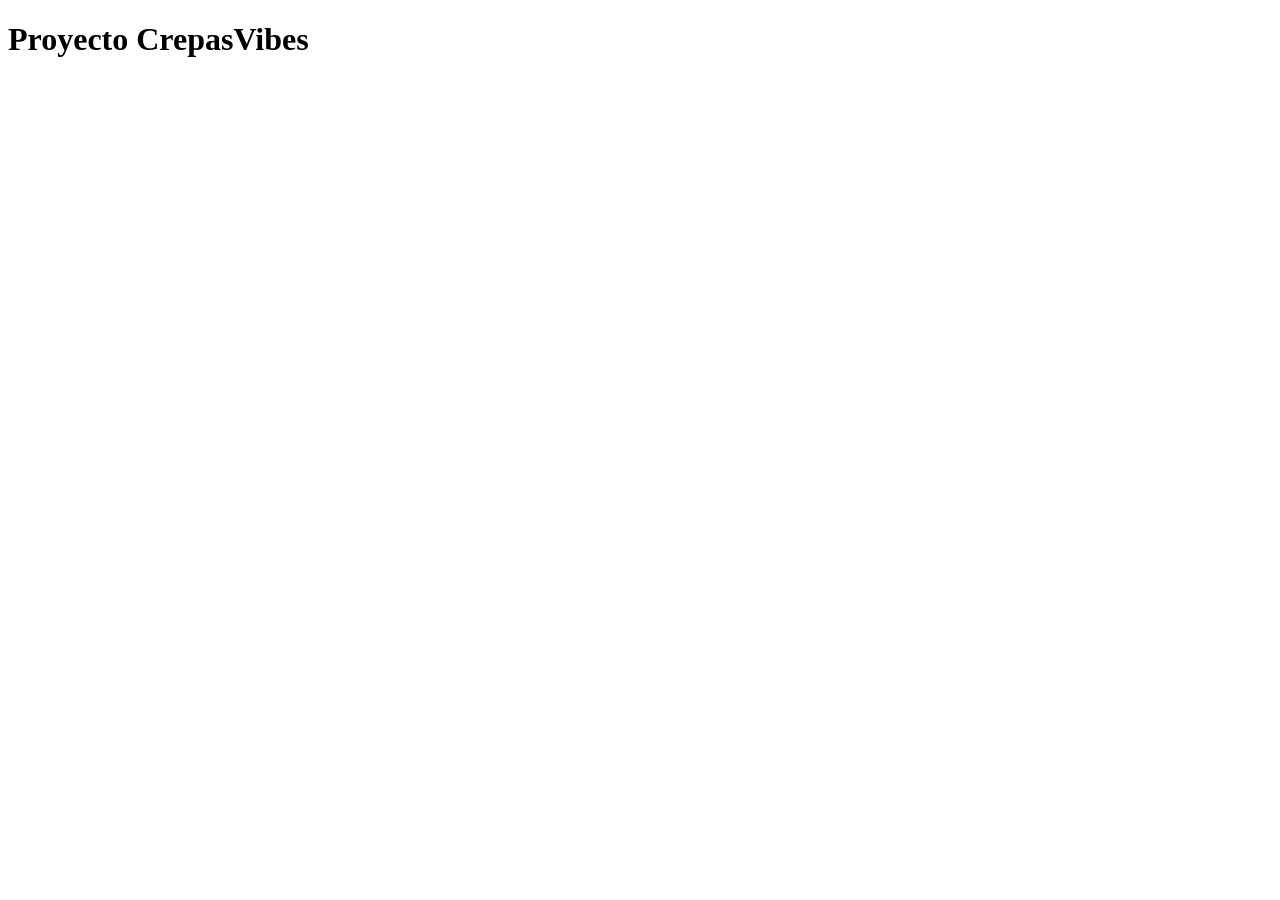
==== Index.html @ 82d9fee3 "Primer archivo del proyecto" ====
<!DOCTYPE html>
<html lang="en">
<head>
    <meta charset="UTF-8">
    <meta name="viewport" content="width=device-width, initial-scale=1.0">
    <title>CrepasVibes</title>
</head>
<body>
     <h1>Proyecto CrepasVibes</h1>
</body>
</html>
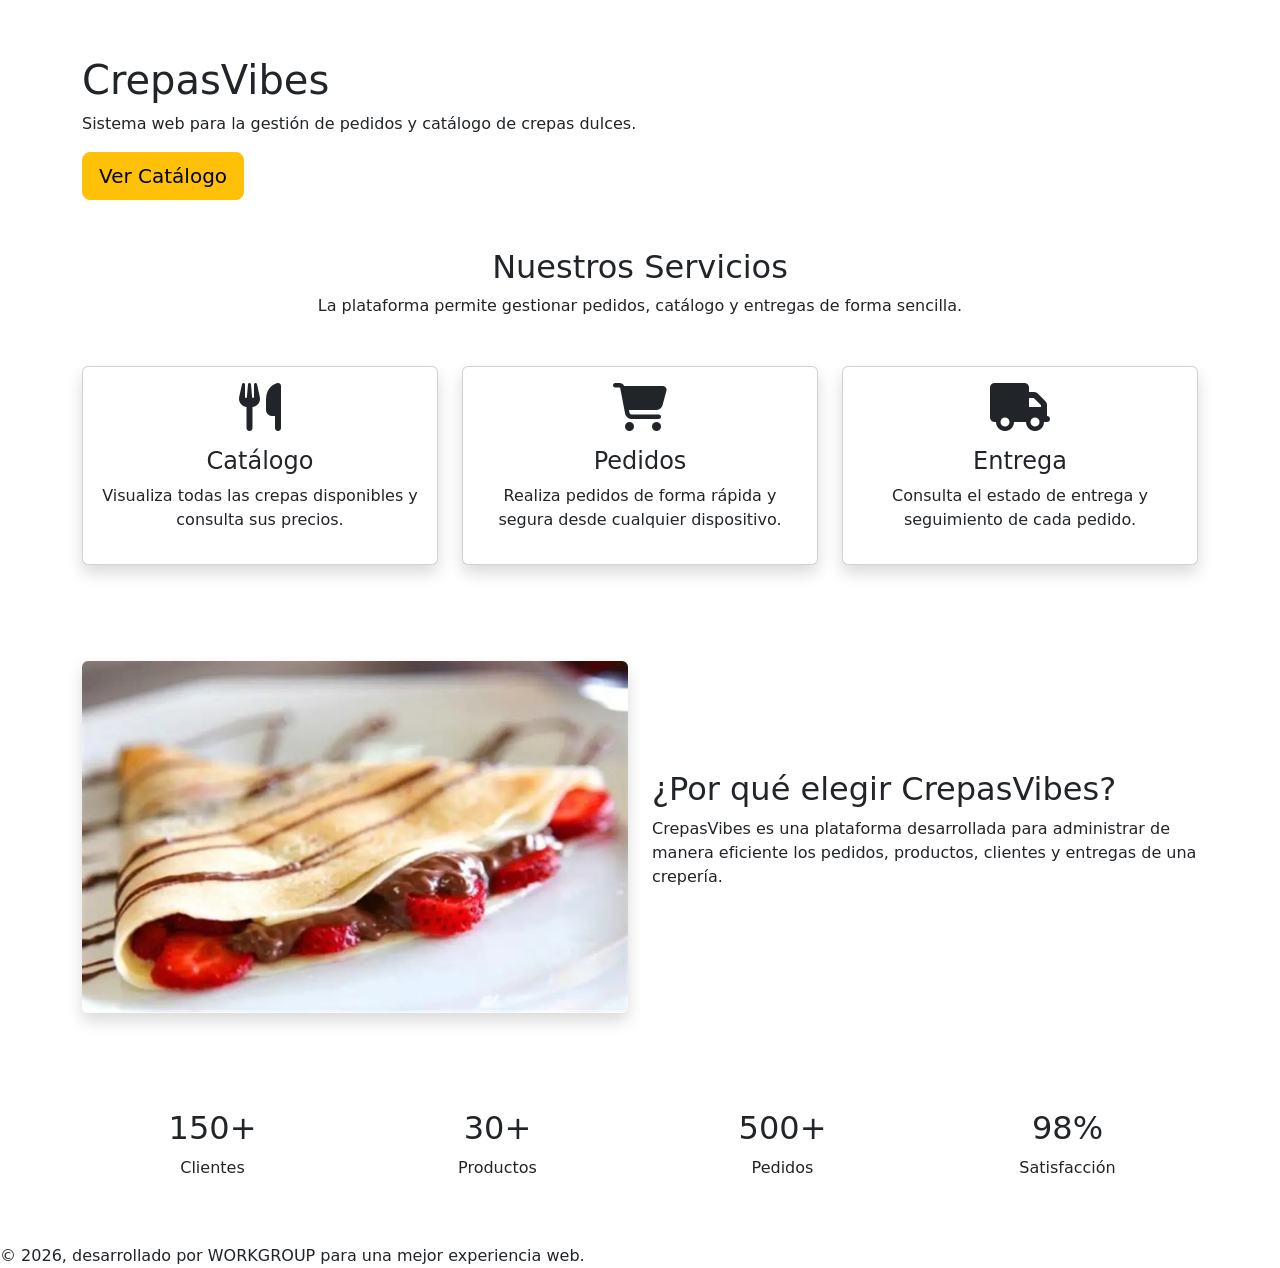
==== commit c4584ee1: "Diseño inicial frontend CrepasVibes" ====
--- a/Index.html
+++ b/Index.html
@@ -1,11 +1,319 @@
 <!DOCTYPE html>
-<html lang="en">
+<html lang="es">
+
 <head>
-    <meta charset="UTF-8">
-    <meta name="viewport" content="width=device-width, initial-scale=1.0">
-    <title>CrepasVibes</title>
+
+<meta charset="UTF-8">
+<meta name="viewport" content="width=device-width, initial-scale=1.0">
+
+<title>CrepasVibes</title>
+
+<link href="https://cdn.jsdelivr.net/npm/bootstrap@5.3.3/dist/css/bootstrap.min.css" rel="stylesheet">
+
+<link rel="stylesheet" href="https://cdnjs.cloudflare.com/ajax/libs/font-awesome/6.5.2/css/all.min.css">
+
+<link rel="stylesheet" href="style.css">
+
 </head>
+
 <body>
-     <h1>Proyecto CrepasVibes</h1>
+
+<nav class="navbar navbar-expand-lg navbar-dark">
+
+<div class="container">
+
+<a class="navbar-brand fw-bold" href="#">
+
+<i class="fa-solid fa-cookie-bite"></i>
+
+CrepasVibes
+
+</a>
+
+<button
+class="navbar-toggler"
+type="button"
+data-bs-toggle="collapse"
+data-bs-target="#menu">
+
+<span class="navbar-toggler-icon"></span>
+
+</button>
+
+<div class="collapse navbar-collapse" id="menu">
+
+<ul class="navbar-nav ms-auto">
+
+<li class="nav-item">
+
+<a class="nav-link active" href="#">
+
+Inicio
+
+</a>
+
+</li>
+
+<li class="nav-item">
+
+<a class="nav-link" href="#">
+
+Catálogo
+
+</a>
+
+</li>
+
+<li class="nav-item">
+
+<a class="nav-link" href="#">
+
+Pedidos
+
+</a>
+
+</li>
+
+<li class="nav-item">
+
+<a class="nav-link" href="#">
+
+Entrega
+
+</a>
+
+</li>
+
+<li class="nav-item">
+
+<a class="nav-link" href="#">
+
+Cuenta
+
+</a>
+
+</li>
+
+</ul>
+
+</div>
+
+</div>
+
+</nav>
+
+<section class="hero">
+
+<div class="container">
+
+<h1>CrepasVibes</h1>
+
+<p>
+
+Sistema web para la gestión de pedidos y catálogo de crepas dulces.
+
+</p>
+
+<a href="#" class="btn btn-warning btn-lg">
+
+Ver Catálogo
+
+</a>
+
+</div>
+
+</section>
+
+<section class="container py-5">
+
+<div class="text-center mb-5">
+
+<h2>
+
+Nuestros Servicios
+
+</h2>
+
+<p>
+
+La plataforma permite gestionar pedidos, catálogo y entregas de forma sencilla.
+
+</p>
+
+</div>
+
+<div class="row g-4">
+
+<div class="col-md-4">
+
+<div class="card shadow h-100">
+
+<div class="card-body text-center">
+
+<i class="fa-solid fa-utensils fa-3x mb-3"></i>
+
+<h4>
+
+Catálogo
+
+</h4>
+
+<p>
+
+Visualiza todas las crepas disponibles y consulta sus precios.
+
+</p>
+
+</div>
+
+</div>
+
+</div>
+
+<div class="col-md-4">
+
+<div class="card shadow h-100">
+
+<div class="card-body text-center">
+
+<i class="fa-solid fa-cart-shopping fa-3x mb-3"></i>
+
+<h4>
+
+Pedidos
+
+</h4>
+
+<p>
+
+Realiza pedidos de forma rápida y segura desde cualquier dispositivo.
+
+</p>
+
+</div>
+
+</div>
+
+</div>
+
+<div class="col-md-4">
+
+<div class="card shadow h-100">
+
+<div class="card-body text-center">
+
+<i class="fa-solid fa-truck fa-3x mb-3"></i>
+
+<h4>
+
+Entrega
+
+</h4>
+
+<p>
+
+Consulta el estado de entrega y seguimiento de cada pedido.
+
+</p>
+
+</div>
+
+</div>
+
+</div>
+
+</div>
+
+</section>
+
+<section class="container py-5">
+
+<div class="row">
+
+<div class="col-md-6">
+
+<img
+src="img/crepa.jpg"
+class="img-fluid rounded shadow"
+alt="Crepas">
+
+</div>
+
+<div class="col-md-6 d-flex align-items-center">
+
+<div>
+   
+
+
+<h2>
+
+¿Por qué elegir CrepasVibes?
+
+</h2>
+
+<p>
+
+CrepasVibes es una plataforma desarrollada para administrar de manera eficiente los pedidos, productos, clientes y entregas de una crepería.
+
+</p>
+
+
+</div>
+
+</div>
+
+</div>
+
+</section>
+
+<section class="container py-5">
+
+<div class="row text-center">
+
+<div class="col-md-3">
+
+<h2>150+</h2>
+
+<p>Clientes</p>
+
+</div>
+
+<div class="col-md-3">
+
+<h2>30+</h2>
+
+<p>Productos</p>
+
+</div>
+
+<div class="col-md-3">
+
+<h2>500+</h2>
+
+<p>Pedidos</p>
+
+</div>
+
+<div class="col-md-3">
+
+<h2>98%</h2>
+
+<p>Satisfacción</p>
+
+</div>
+
+</div>
+
+</section>
+
+<footer>
+
+© 2026, desarrollado por WORKGROUP para una mejor experiencia web.
+
+</footer>
+
+<script src="https://cdn.jsdelivr.net/npm/bootstrap@5.3.3/dist/js/bootstrap.bundle.min.js"></script>
+
 </body>
+
 </html>
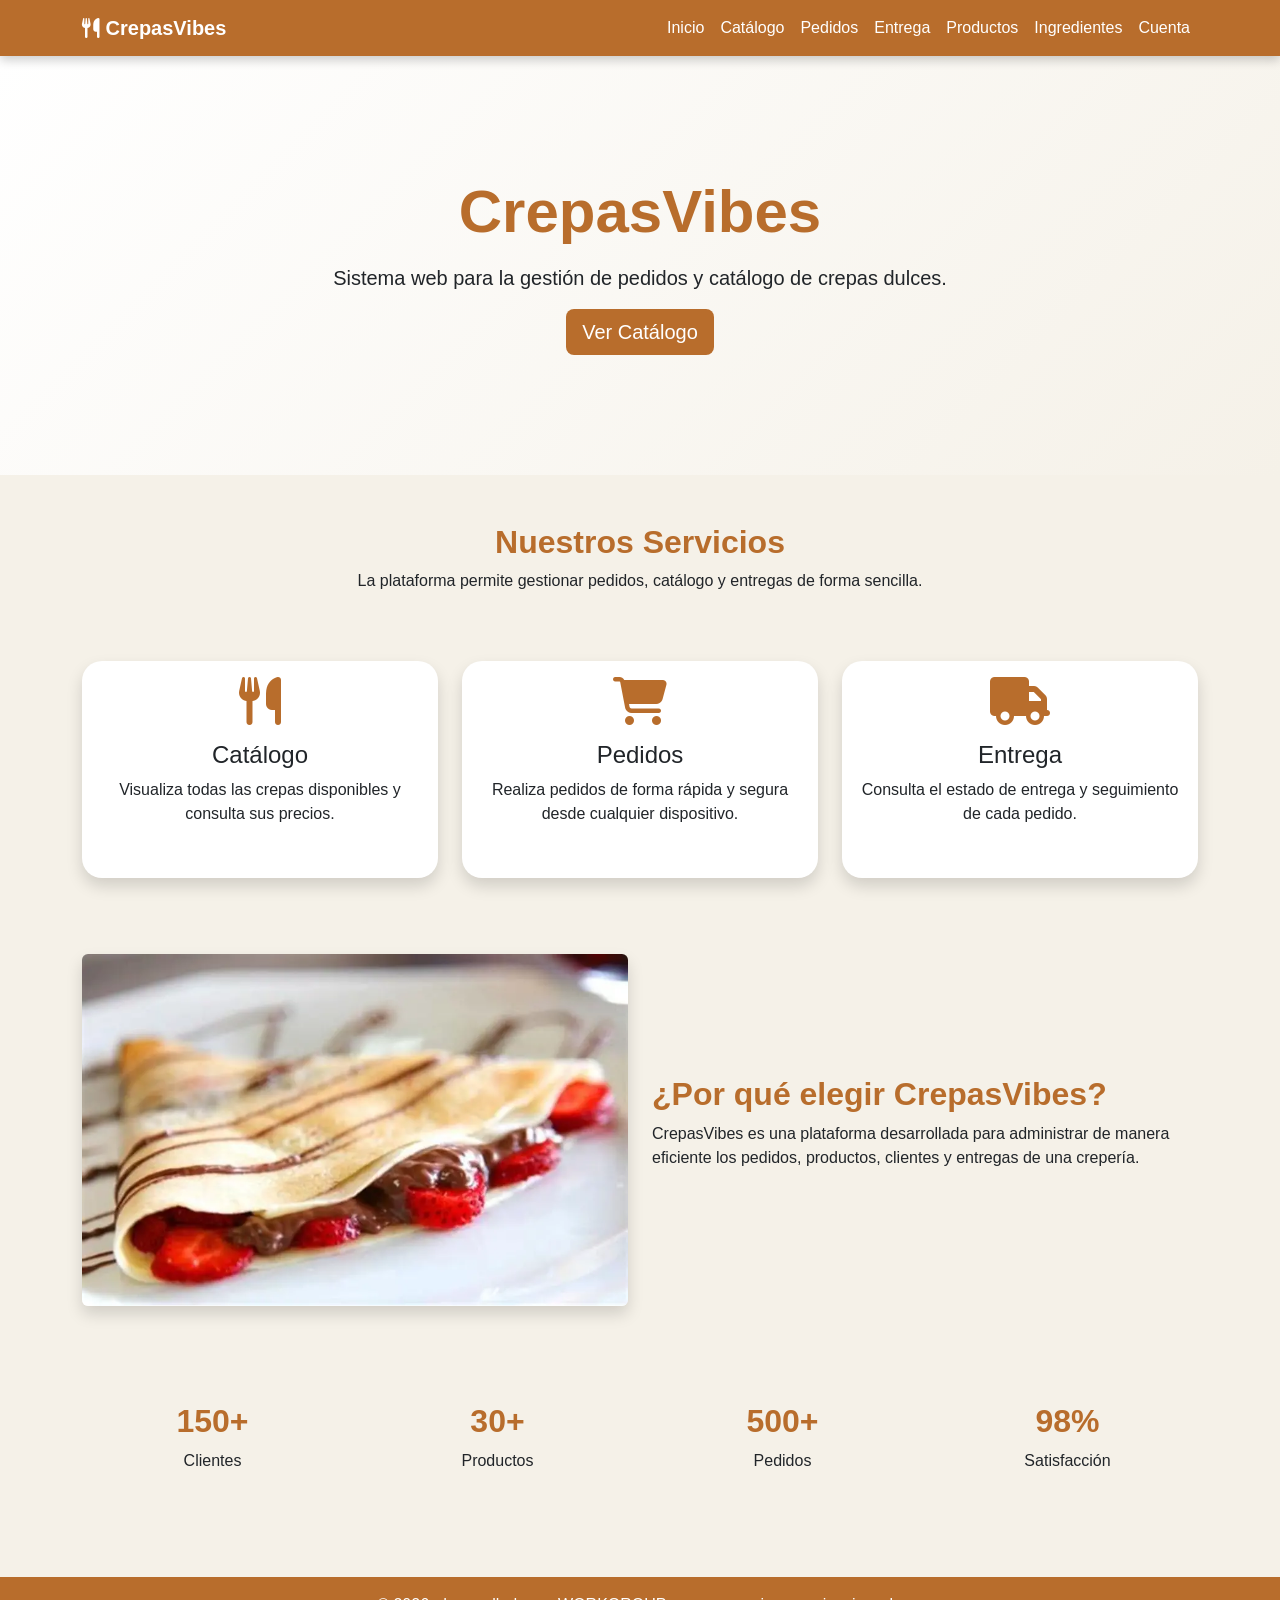
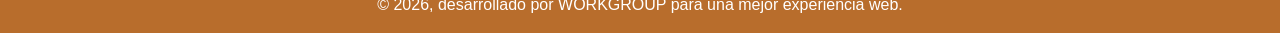
==== commit 6cacc4c3: "Mejora del frontend CrepasVibes: navbar, íconos y estructura" ====
--- a/Index.html
+++ b/Index.html
@@ -3,33 +3,41 @@
 
 <head>
 
+<!-- Configuración básica del documento -->
 <meta charset="UTF-8">
 <meta name="viewport" content="width=device-width, initial-scale=1.0">
 
 <title>CrepasVibes</title>
 
+<!-- Bootstrap (diseño responsive y componentes) -->
 <link href="https://cdn.jsdelivr.net/npm/bootstrap@5.3.3/dist/css/bootstrap.min.css" rel="stylesheet">
 
+<!-- Font Awesome (íconos) -->
 <link rel="stylesheet" href="https://cdnjs.cloudflare.com/ajax/libs/font-awesome/6.5.2/css/all.min.css">
 
+<!-- CSS propio -->
 <link rel="stylesheet" href="style.css">
 
 </head>
 
 <body>
 
+<!-- NAVBAR (menú principal del sistema) -->
 <nav class="navbar navbar-expand-lg navbar-dark">
 
 <div class="container">
 
+<!-- LOGO DEL SISTEMA -->
 <a class="navbar-brand fw-bold" href="#">
 
-<i class="fa-solid fa-cookie-bite"></i>
+<!-- Ícono  para comida -->
+<i class="fa-solid fa-utensils"></i>
 
 CrepasVibes
 
 </a>
 
+<!-- Botón hamburguesa (responsive móvil) -->
 <button
 class="navbar-toggler"
 type="button"
@@ -40,192 +48,135 @@
 
 </button>
 
+<!-- MENÚ DE NAVEGACIÓN -->
 <div class="collapse navbar-collapse" id="menu">
 
 <ul class="navbar-nav ms-auto">
 
-<li class="nav-item">
-
-<a class="nav-link active" href="#">
-
-Inicio
-
+<!-- Inicio -->
+<li class="nav-item">
+<a class="nav-link active" href="#">Inicio</a>
+</li>
+
+<!-- Catálogo -->
+<li class="nav-item">
+<a class="nav-link" href="#">Catálogo</a>
+</li>
+
+<!-- Pedidos -->
+<li class="nav-item">
+<a class="nav-link" href="#">Pedidos</a>
+</li>
+
+<!-- Entrega -->
+<li class="nav-item">
+<a class="nav-link" href="#">Entrega</a>
+</li>
+
+<!-- MÓDULO: PRODUCTOS -->
+<li class="nav-item">
+<a class="nav-link" href="productos.html">Productos</a>
+</li>
+
+<!-- MÓDULO: INGREDIENTES -->
+<li class="nav-item">
+<a class="nav-link" href="ingredientes.html">Ingredientes</a>
+</li>
+
+<!-- Cuenta -->
+<li class="nav-item">
+<a class="nav-link" href="#">Cuenta</a>
+</li>
+
+</ul>
+
+</div>
+
+</div>
+
+</nav>
+
+<!-- HERO (portada principal) -->
+<section class="hero">
+
+<div class="container">
+
+<h1>CrepasVibes</h1>
+
+<p>
+Sistema web para la gestión de pedidos y catálogo de crepas dulces.
+</p>
+
+<a href="#" class="btn btn-warning btn-lg">
+Ver Catálogo
 </a>
 
-</li>
-
-<li class="nav-item">
-
-<a class="nav-link" href="#">
-
-Catálogo
-
-</a>
-
-</li>
-
-<li class="nav-item">
-
-<a class="nav-link" href="#">
-
-Pedidos
-
-</a>
-
-</li>
-
-<li class="nav-item">
-
-<a class="nav-link" href="#">
-
-Entrega
-
-</a>
-
-</li>
-
-<li class="nav-item">
-
-<a class="nav-link" href="#">
-
-Cuenta
-
-</a>
-
-</li>
-
-</ul>
-
-</div>
-
-</div>
-
-</nav>
-
-<section class="hero">
-
-<div class="container">
-
-<h1>CrepasVibes</h1>
+</div>
+
+</section>
+
+<!-- SECCIÓN SERVICIOS -->
+<section class="container py-5">
+
+<div class="text-center mb-5">
+
+<h2>Nuestros Servicios</h2>
 
 <p>
-
-Sistema web para la gestión de pedidos y catálogo de crepas dulces.
-
+La plataforma permite gestionar pedidos, catálogo y entregas de forma sencilla.
 </p>
 
-<a href="#" class="btn btn-warning btn-lg">
-
-Ver Catálogo
-
-</a>
-
-</div>
-
-</section>
-
-<section class="container py-5">
-
-<div class="text-center mb-5">
-
-<h2>
-
-Nuestros Servicios
-
-</h2>
-
-<p>
-
-La plataforma permite gestionar pedidos, catálogo y entregas de forma sencilla.
-
-</p>
-
 </div>
 
 <div class="row g-4">
 
+<!-- Servicio 1 -->
 <div class="col-md-4">
-
 <div class="card shadow h-100">
-
 <div class="card-body text-center">
 
 <i class="fa-solid fa-utensils fa-3x mb-3"></i>
 
-<h4>
-
-Catálogo
-
-</h4>
-
-<p>
-
-Visualiza todas las crepas disponibles y consulta sus precios.
-
-</p>
-
-</div>
-
-</div>
-
-</div>
-
+<h4>Catálogo</h4>
+<p>Visualiza todas las crepas disponibles y consulta sus precios.</p>
+
+</div>
+</div>
+</div>
+
+<!-- Servicio 2 -->
 <div class="col-md-4">
-
 <div class="card shadow h-100">
-
 <div class="card-body text-center">
 
 <i class="fa-solid fa-cart-shopping fa-3x mb-3"></i>
 
-<h4>
-
-Pedidos
-
-</h4>
-
-<p>
-
-Realiza pedidos de forma rápida y segura desde cualquier dispositivo.
-
-</p>
-
-</div>
-
-</div>
-
-</div>
-
+<h4>Pedidos</h4>
+<p>Realiza pedidos de forma rápida y segura desde cualquier dispositivo.</p>
+
+</div>
+</div>
+</div>
+
+<!-- Servicio 3 -->
 <div class="col-md-4">
-
 <div class="card shadow h-100">
-
 <div class="card-body text-center">
 
 <i class="fa-solid fa-truck fa-3x mb-3"></i>
 
-<h4>
-
-Entrega
-
-</h4>
-
-<p>
-
-Consulta el estado de entrega y seguimiento de cada pedido.
-
-</p>
-
-</div>
-
-</div>
-
-</div>
-
-</div>
-
-</section>
-
+<h4>Entrega</h4>
+<p>Consulta el estado de entrega y seguimiento de cada pedido.</p>
+
+</div>
+</div>
+</div>
+
+</div>
+
+</section>
+
+<!-- SECCIÓN IMAGEN + TEXTO -->
 <section class="container py-5">
 
 <div class="row">
@@ -242,76 +193,58 @@
 <div class="col-md-6 d-flex align-items-center">
 
 <div>
-   
-
-
-<h2>
-
-¿Por qué elegir CrepasVibes?
-
-</h2>
+
+<h2>¿Por qué elegir CrepasVibes?</h2>
 
 <p>
-
 CrepasVibes es una plataforma desarrollada para administrar de manera eficiente los pedidos, productos, clientes y entregas de una crepería.
-
 </p>
 
-
-</div>
-
-</div>
-
-</div>
-
-</section>
-
+</div>
+
+</div>
+
+</div>
+
+</section>
+
+<!-- ESTADÍSTICAS -->
 <section class="container py-5">
 
 <div class="row text-center">
 
 <div class="col-md-3">
-
 <h2>150+</h2>
-
 <p>Clientes</p>
-
-</div>
-
-<div class="col-md-3">
-
+</div>
+
+<div class="col-md-3">
 <h2>30+</h2>
-
 <p>Productos</p>
-
-</div>
-
-<div class="col-md-3">
-
+</div>
+
+<div class="col-md-3">
 <h2>500+</h2>
-
 <p>Pedidos</p>
-
-</div>
-
-<div class="col-md-3">
-
+</div>
+
+<div class="col-md-3">
 <h2>98%</h2>
-
 <p>Satisfacción</p>
-
-</div>
-
-</div>
-
-</section>
-
-<footer>
+</div>
+
+</div>
+
+</section>
+
+<!-- FOOTER -->
+<footer class="text-center p-3">
 
 © 2026, desarrollado por WORKGROUP para una mejor experiencia web.
 
 </footer>
 
+<!-- Bootstrap JS -->
 <script src="https://cdn.jsdelivr.net/npm/bootstrap@5.3.3/dist/js/bootstrap.bundle.min.js"></script>
 
 </body>
--- a/style.css
+++ b/style.css
@@ -0,0 +1,96 @@
+body {
+    background: #f5f1e8;
+    font-family: Arial, sans-serif;
+}
+
+/* NAVBAR */
+.navbar {
+    background: #b86d2c;
+    box-shadow: 0 4px 10px rgba(0,0,0,0.2);
+}
+
+.navbar a {
+    color: white !important;
+    font-weight: 500;
+}
+
+.navbar a:hover {
+    opacity: 0.8;
+}
+
+/* HERO */
+.hero {
+    padding: 120px 20px;
+    text-align: center;
+    background: linear-gradient(135deg, #ffffff, #f5f1e8);
+}
+
+.hero h1 {
+    font-size: 60px;
+    font-weight: bold;
+    color: #b86d2c;
+}
+
+.hero p {
+    font-size: 20px;
+    margin-top: 15px;
+}
+
+/* BOTÓN PRINCIPAL */
+.btn-warning {
+    background-color: #b86d2c;
+    border: none;
+    color: white;
+}
+
+.btn-warning:hover {
+    background-color: #8f531d;
+}
+
+/* CARDS */
+.card {
+    border: none;
+    border-radius: 20px;
+    margin-top: 20px;
+    transition: 0.3s ease;
+}
+
+.card i {
+    color: #b86d2c;
+}
+
+.card:hover {
+    transform: translateY(-8px);
+    box-shadow: 0 12px 25px rgba(0,0,0,0.15);
+}
+
+/* SECCIONES */
+section {
+    scroll-margin-top: 80px;
+}
+
+/* ESTADÍSTICAS */
+h2 {
+    color: #b86d2c;
+    font-weight: bold;
+}
+
+/* FOOTER */
+footer {
+    background: #b86d2c;
+    color: white;
+    padding: 20px;
+    text-align: center;
+    margin-top: 40px;
+}
+
+/* RESPONSIVE AJUSTES */
+@media (max-width: 768px) {
+    .hero h1 {
+        font-size: 40px;
+    }
+
+    .hero p {
+        font-size: 16px;
+    }
+}
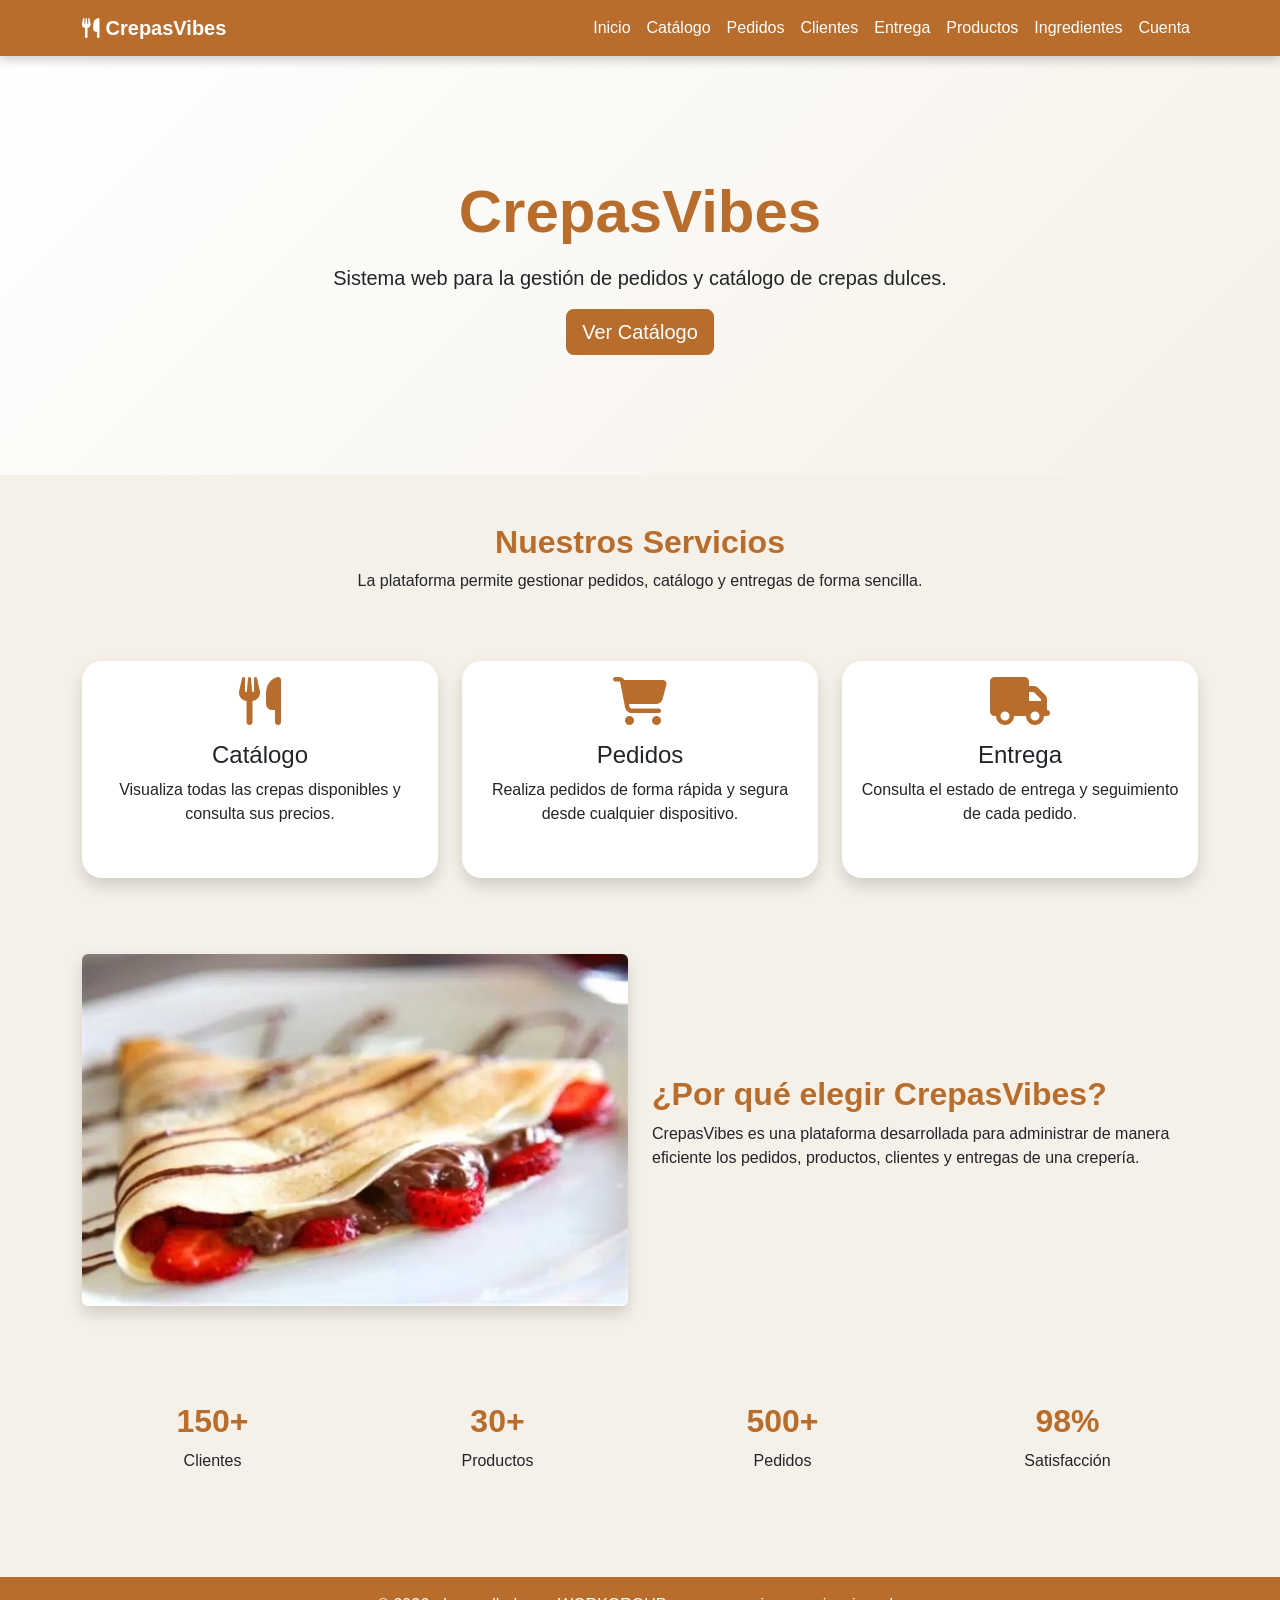
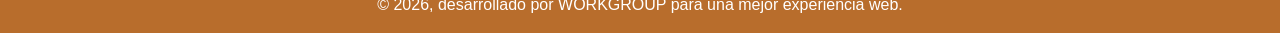
==== commit fd8868fa: "Se crearon los modulos clientes y pedidos" ====
--- a/Index.html
+++ b/Index.html
@@ -65,8 +65,14 @@
 
 <!-- Pedidos -->
 <li class="nav-item">
-<a class="nav-link" href="#">Pedidos</a>
-</li>
+<a class="nav-link" href="pedidos.html">Pedidos</a>
+</li>
+
+<!-- MÓDULO: PRODUCTOS -->
+<li class="nav-item">
+<a class="nav-link" href="clientes.html">Clientes</a>
+</li>
+
 
 <!-- Entrega -->
 <li class="nav-item">
--- a/style.css
+++ b/style.css
@@ -93,4 +93,62 @@
     .hero p {
         font-size: 16px;
     }
-}+}
+
+/*Para prudctos e ingredientes*/
+.search-box {
+    max-width: 280px;
+}
+
+/*Resaltado para filas con stock por debajo del mínimo */
+.low-stock-row {
+    background-color: #fff0f0 !important;
+    border-left: 5px solid #dc3545;
+    transition: background-color 0.2s ease;
+}
+.low-stock-row:hover {
+    background-color: #ffe0e0 !important;
+}
+
+/* Ajustes responsivos para tablas */
+@media (max-width: 768px) {
+    .search-box {
+        width: 100%;
+        margin-top: 10px;
+    }
+    .btn-sm {
+        margin-bottom: 5px;
+    }
+}
+modal-content {
+    border-radius: 20px;
+    box-shadow: 0 10px 25px rgba(0,0,0,0.2);
+    border: none;
+}
+.modal-header {
+    background-color: #f5f1e8;
+    color: #5a3e1b;
+}
+.btn-warning {
+    background-color: #b86d2c;
+    border-color: #b86d2c;
+    color: white;
+}
+.btn-warning:hover {
+    background-color: #9a551f;
+    border-color: #9a551f;
+}
+.btn-secondary {
+    background-color: #6c757d;
+    border-color: #6c757d;
+}
+input[type="number"]::-webkit-inner-spin-button,
+input[type="number"]::-webkit-outer-spin-button {
+  -webkit-appearance: none;
+  margin: 0;
+}
+
+input[type="number"] {
+  -moz-appearance: textfield;
+  appearance: textfield;
+}
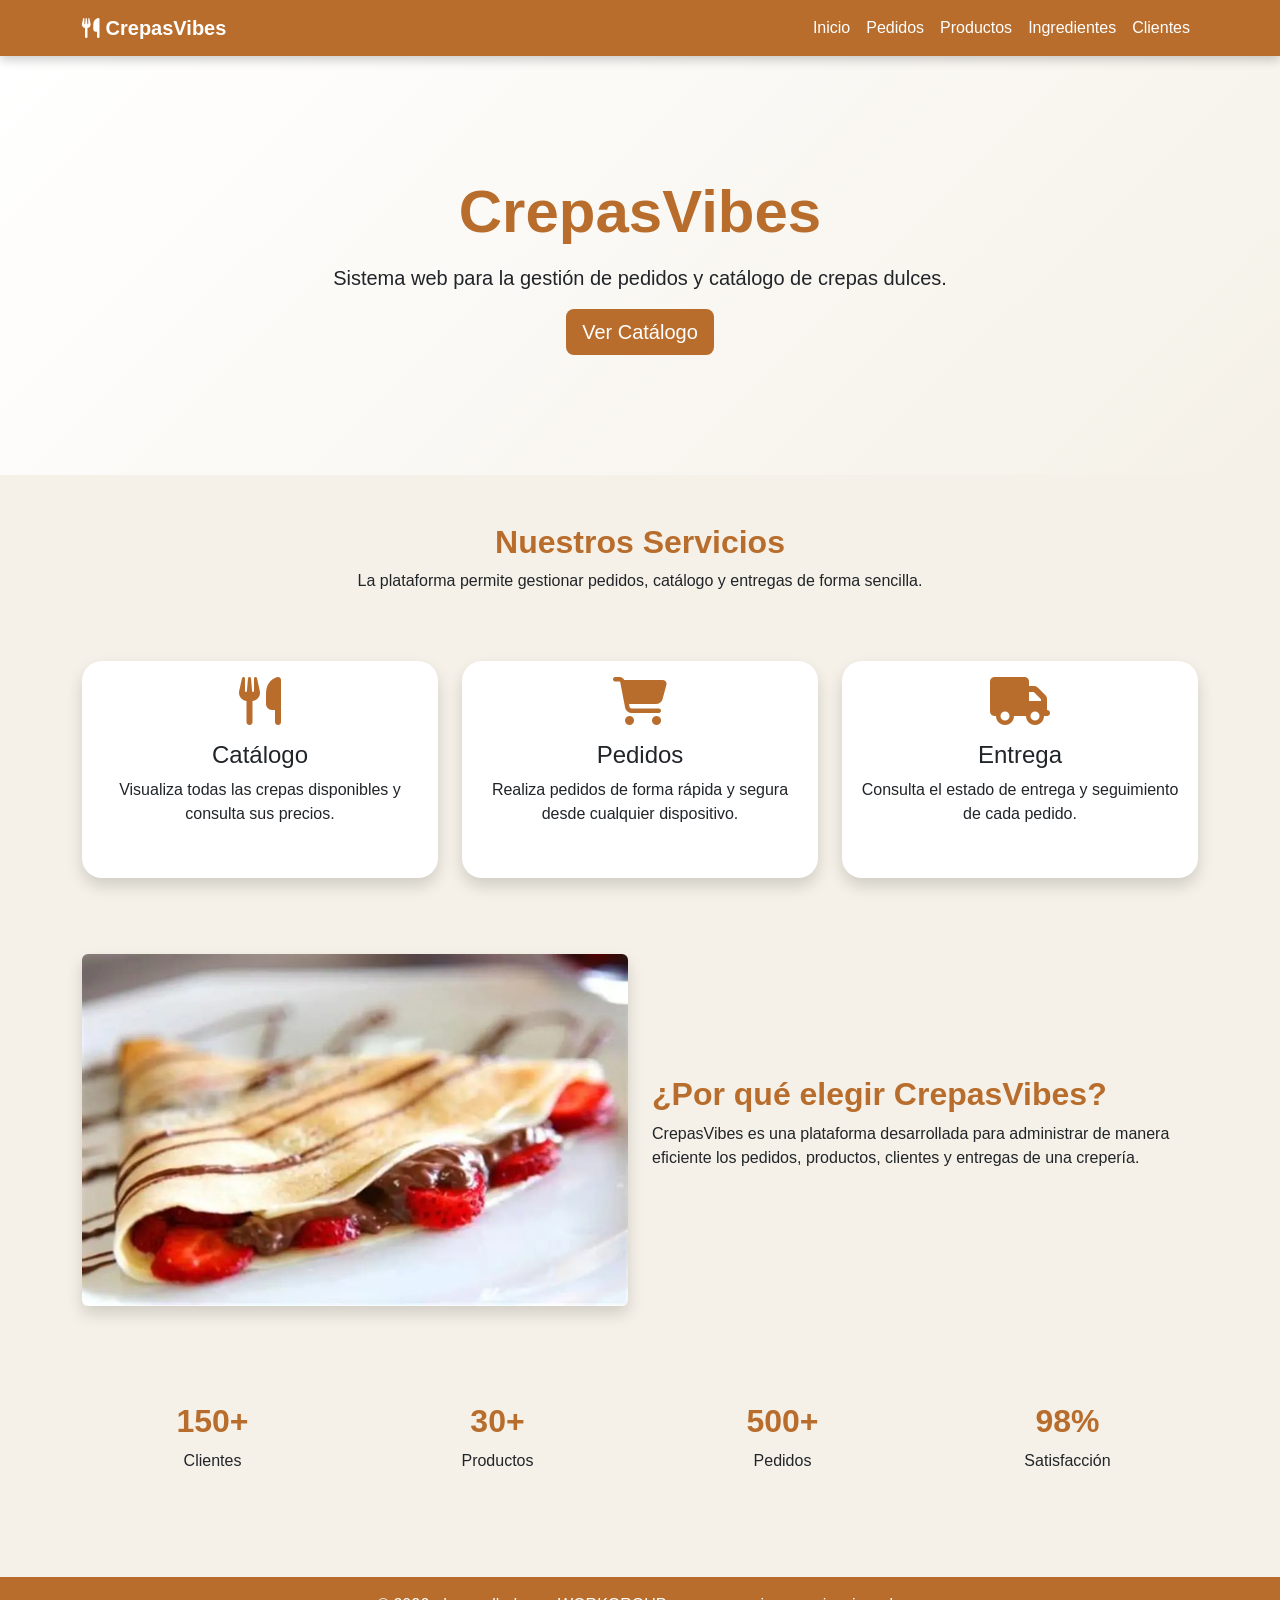
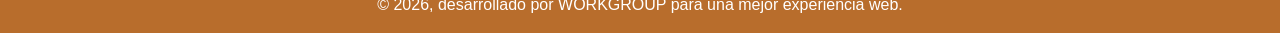
==== commit a16ffc25: "Última actualización" ====
--- a/Index.html
+++ b/Index.html
@@ -58,11 +58,6 @@
 <a class="nav-link active" href="#">Inicio</a>
 </li>
 
-<!-- Catálogo -->
-<li class="nav-item">
-<a class="nav-link" href="#">Catálogo</a>
-</li>
-
 <!-- Pedidos -->
 <li class="nav-item">
 <a class="nav-link" href="pedidos.html">Pedidos</a>
@@ -70,28 +65,17 @@
 
 <!-- MÓDULO: PRODUCTOS -->
 <li class="nav-item">
+<a class="nav-link" href="productos.html">Productos</a>
+</li>
+
+<!-- MÓDULO: INGREDIENTES -->
+<li class="nav-item">
+<a class="nav-link" href="ingredientes.html">Ingredientes</a>
+</li>
+
+<!-- MÓDULO: PRODUCTOS -->
+<li class="nav-item">
 <a class="nav-link" href="clientes.html">Clientes</a>
-</li>
-
-
-<!-- Entrega -->
-<li class="nav-item">
-<a class="nav-link" href="#">Entrega</a>
-</li>
-
-<!-- MÓDULO: PRODUCTOS -->
-<li class="nav-item">
-<a class="nav-link" href="productos.html">Productos</a>
-</li>
-
-<!-- MÓDULO: INGREDIENTES -->
-<li class="nav-item">
-<a class="nav-link" href="ingredientes.html">Ingredientes</a>
-</li>
-
-<!-- Cuenta -->
-<li class="nav-item">
-<a class="nav-link" href="#">Cuenta</a>
 </li>
 
 </ul>
